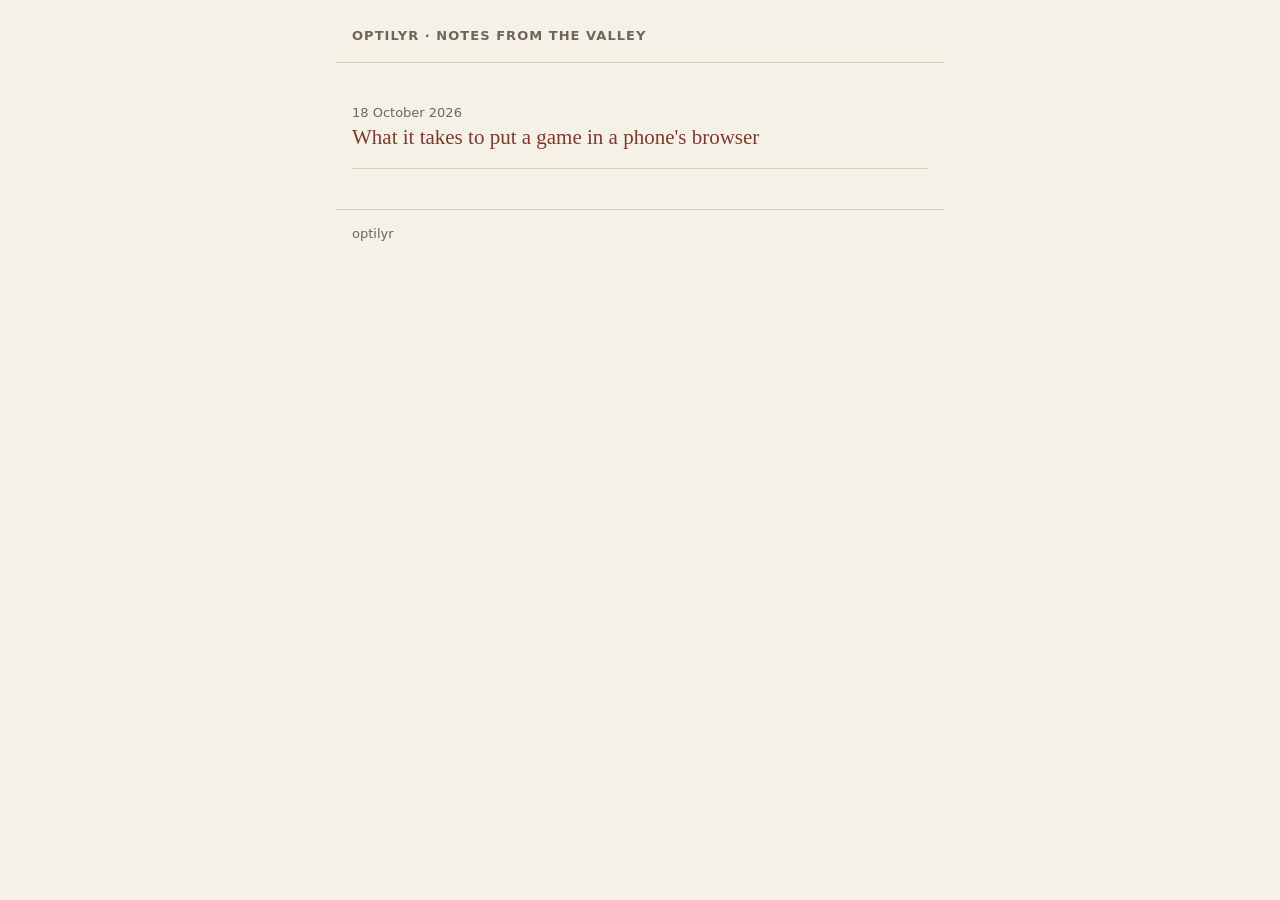
==== index.html @ f6047685 "The blog" ====
<!doctype html>
<html lang="en">
<head>
<meta charset="utf-8">
<meta name="viewport" content="width=device-width,initial-scale=1">
<title>Notes from the valley</title>
<meta name="description" content="Notes on making Transect, a walk through a valley in your browser.">
<link rel="stylesheet" href="style.css">
</head>
<body>
<header><a class="site" href="./">optilyr · notes from the valley</a></header>
<main>
<ul class="posts">
<li><p class="date">18 October 2026</p><a href="posts/what-it-takes-to-put-a-game-in-a-phones-browser.html">What it takes to put a game in a phone's browser</a></li>
</ul>
</main>
<footer>optilyr</footer>
</body>
</html>
---- style.css ----
:root{--bg:#f6f1e7;--ink:#2a2622;--muted:#6f655a;--rule:#d9cfbf;--accent:#7a3b2e}
@media (prefers-color-scheme:dark){:root{--bg:#1c1a17;--ink:#ece6da;--muted:#a89f92;--rule:#3a352e;--accent:#d9876f}}
*{box-sizing:border-box}
html{-webkit-text-size-adjust:100%}
body{margin:0;background:var(--bg);color:var(--ink);font:18px/1.65 Georgia,'Iowan Old Style','Times New Roman',serif}
header,main,footer{max-width:38rem;margin:0 auto;padding:0 16px}
header{padding-top:20px;padding-bottom:12px;border-bottom:1px solid var(--rule)}
.site{font:600 13px/1.2 system-ui,-apple-system,sans-serif;letter-spacing:.08em;text-transform:uppercase;color:var(--muted);text-decoration:none}
.date{font:13px system-ui,-apple-system,sans-serif;color:var(--muted);margin:28px 0 0}
h1{font-size:30px;line-height:1.2;margin:.2em 0 .5em}
h2{font-size:21px;line-height:1.3;margin:1.7em 0 .4em}
p{margin:0 0 1em}
.lede{font-size:20px}
a{color:var(--accent)}
.posts{list-style:none;padding:0;margin:28px 0}
.posts li{padding:14px 0;border-bottom:1px solid var(--rule)}
.posts a{font-size:21px;text-decoration:none}
.posts .date{margin:0}
footer{margin-top:40px;padding-top:16px;padding-bottom:32px;border-top:1px solid var(--rule);font:13px system-ui,-apple-system,sans-serif;color:var(--muted)}
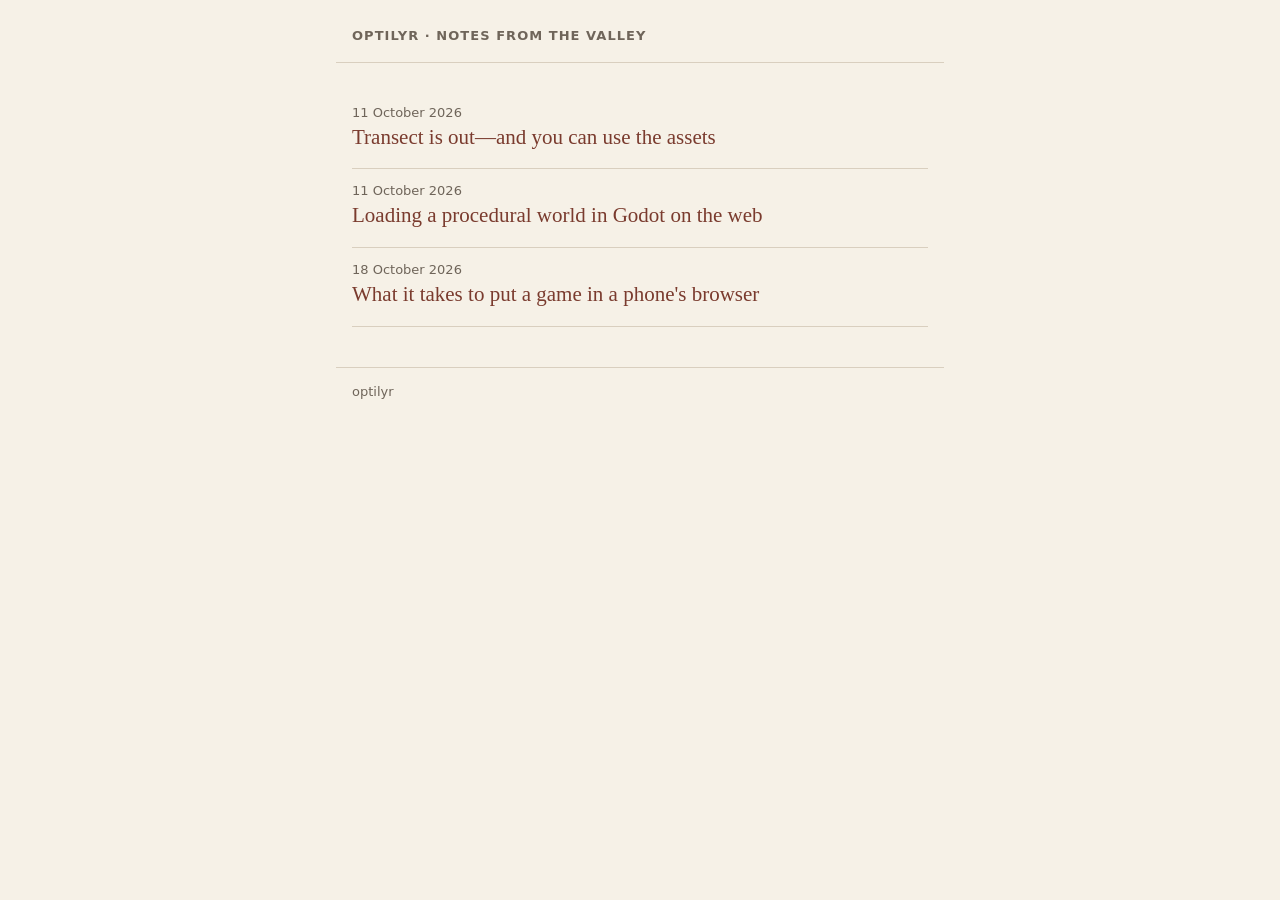
==== commit 337b53d2: "Publish Transect announcement and procedural loading posts" ====
--- a/index.html
+++ b/index.html
@@ -11,6 +11,8 @@
 <header><a class="site" href="./">optilyr · notes from the valley</a></header>
 <main>
 <ul class="posts">
+<li><p class="date">11 October 2026</p><a href="posts/transect-announcement.html">Transect is out—and you can use the assets</a></li>
+<li><p class="date">11 October 2026</p><a href="posts/loading-a-procedural-world.html">Loading a procedural world in Godot on the web</a></li>
 <li><p class="date">18 October 2026</p><a href="posts/what-it-takes-to-put-a-game-in-a-phones-browser.html">What it takes to put a game in a phone's browser</a></li>
 </ul>
 </main>
--- a/style.css
+++ b/style.css
@@ -17,3 +17,11 @@
 .posts a{font-size:21px;text-decoration:none}
 .posts .date{margin:0}
 footer{margin-top:40px;padding-top:16px;padding-bottom:32px;border-top:1px solid var(--rule);font:13px system-ui,-apple-system,sans-serif;color:var(--muted)}
+
+pre{overflow-x:auto;padding:12px;border:1px solid var(--rule);font-size:14px}
+.table-scroll{overflow-x:auto;margin:0 0 1em}
+table{width:100%;border-collapse:collapse;font-size:15px;line-height:1.4}
+caption{text-align:left;font-weight:bold;margin-bottom:.6em}
+th,td{text-align:left;vertical-align:top;padding:8px;border-bottom:1px solid var(--rule)}
+code{overflow-wrap:anywhere}
+pre code{overflow-wrap:normal}
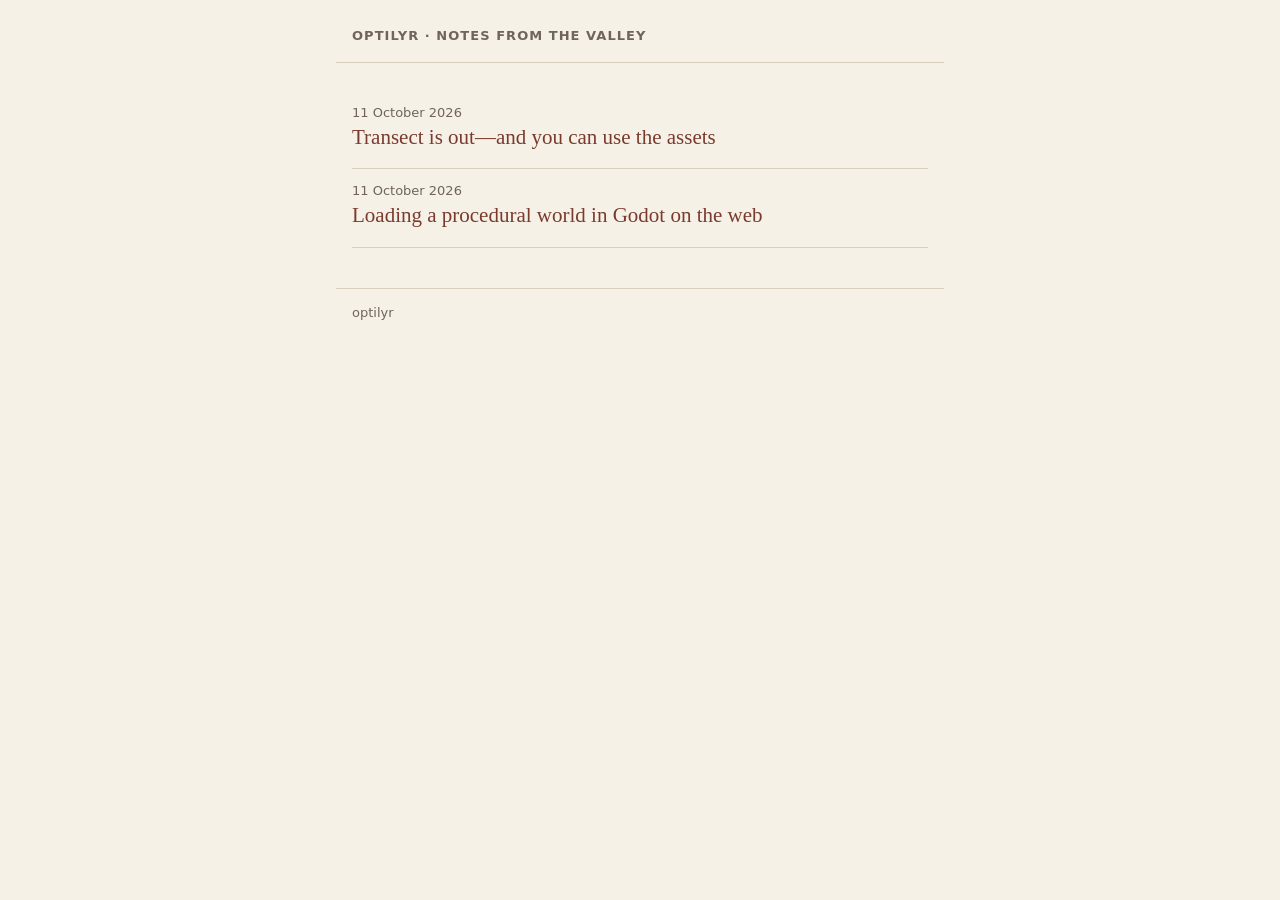
==== commit 4951e791: "Remove superseded browser-game post from homepage" ====
--- a/index.html
+++ b/index.html
@@ -13,7 +13,6 @@
 <ul class="posts">
 <li><p class="date">11 October 2026</p><a href="posts/transect-announcement.html">Transect is out—and you can use the assets</a></li>
 <li><p class="date">11 October 2026</p><a href="posts/loading-a-procedural-world.html">Loading a procedural world in Godot on the web</a></li>
-<li><p class="date">18 October 2026</p><a href="posts/what-it-takes-to-put-a-game-in-a-phones-browser.html">What it takes to put a game in a phone's browser</a></li>
 </ul>
 </main>
 <footer>optilyr</footer>
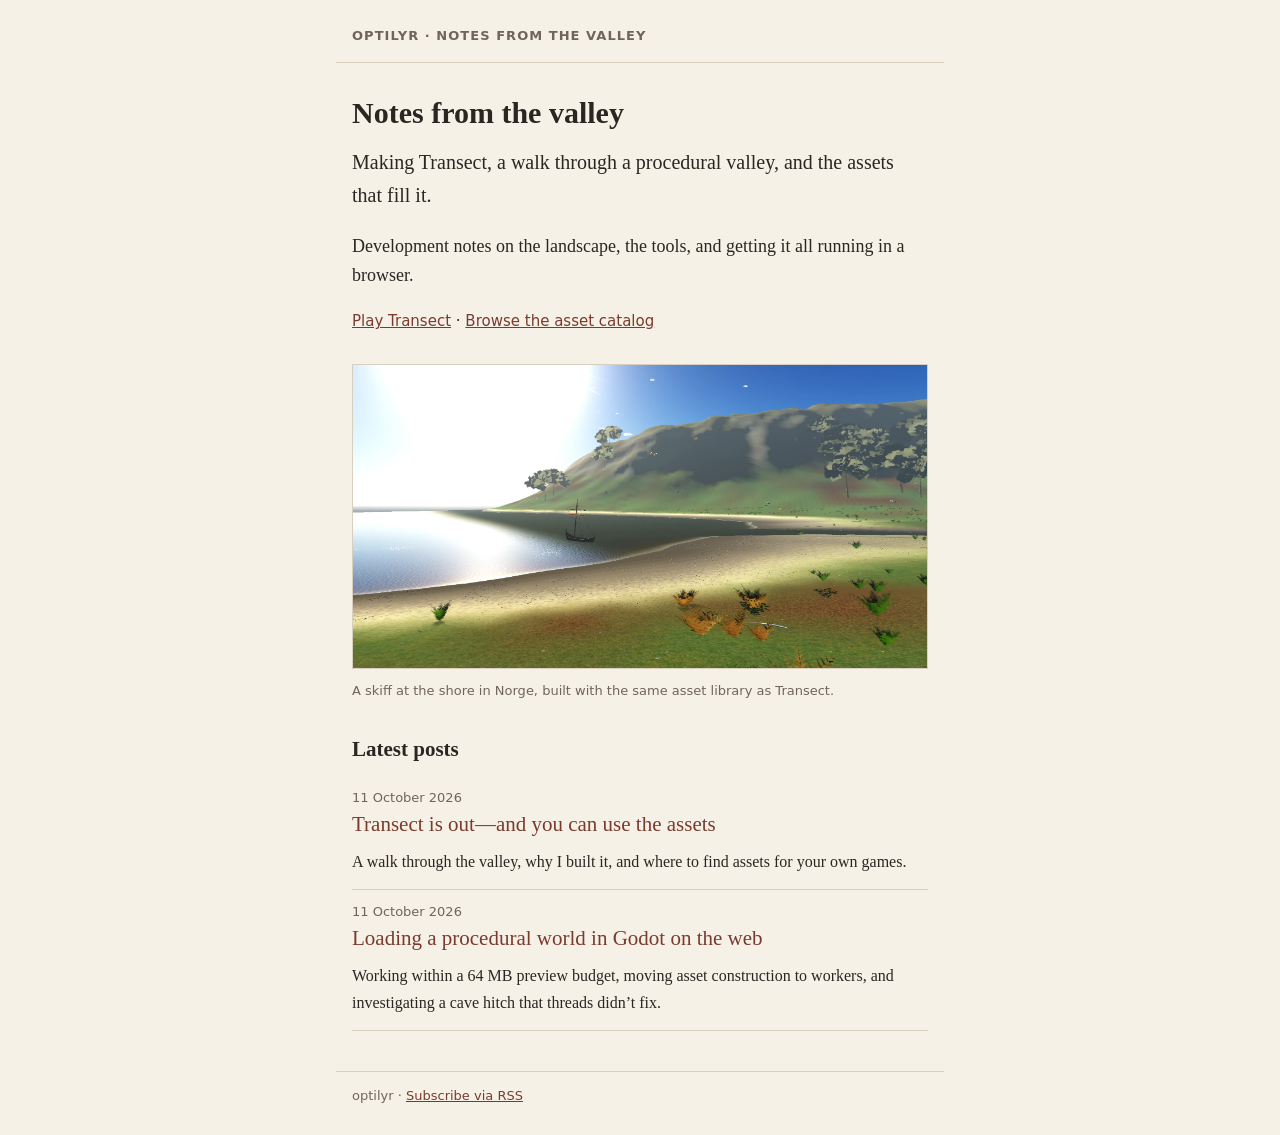
==== commit 6988e109: "Add illustrated articles, project introduction, and RSS feed" ====
--- a/index.html
+++ b/index.html
@@ -6,15 +6,33 @@
 <title>Notes from the valley</title>
 <meta name="description" content="Notes on making Transect, a walk through a valley in your browser.">
 <link rel="stylesheet" href="style.css">
+<link rel="canonical" href="https://fellandfjordstudios.github.io/blog/">
+<link rel="alternate" type="application/rss+xml" title="Notes from the valley" href="feed.xml">
+<meta property="og:site_name" content="Notes from the valley">
+<meta property="og:type" content="website">
+<meta property="og:title" content="Notes from the valley">
+<meta property="og:description" content="Notes on making Transect, a walk through a valley in your browser.">
+<meta property="og:url" content="https://fellandfjordstudios.github.io/blog/">
 </head>
 <body>
 <header><a class="site" href="./">optilyr · notes from the valley</a></header>
 <main>
+<section class="intro" aria-labelledby="intro-title">
+<h1 id="intro-title">Notes from the valley</h1>
+<p class="lede">Making Transect, a walk through a procedural valley, and the assets that fill it.</p>
+<p>Development notes on the landscape, the tools, and getting it all running in a browser.</p>
+<p class="project-links"><a href="https://fellandfjordstudios.github.io/transect-release/">Play Transect</a> · <a href="https://asset-explorer.pages.dev/">Browse the asset catalog</a></p>
+<figure class="scene shore-scene">
+<img src="images/norge-skiff-at-the-shore.webp" width="2000" height="1055" alt="A skiff floats beside a sandy shore in Norge, beneath a grassy hillside and a bright blue sky.">
+<figcaption>A skiff at the shore in Norge, built with the same asset library as Transect.</figcaption>
+</figure>
+</section>
+<h2>Latest posts</h2>
 <ul class="posts">
-<li><p class="date">11 October 2026</p><a href="posts/transect-announcement.html">Transect is out—and you can use the assets</a></li>
-<li><p class="date">11 October 2026</p><a href="posts/loading-a-procedural-world.html">Loading a procedural world in Godot on the web</a></li>
+<li><p class="date"><time datetime="2026-10-11">11 October 2026</time></p><h3><a href="posts/transect-announcement.html">Transect is out—and you can use the assets</a></h3><p>A walk through the valley, why I built it, and where to find assets for your own games.</p></li>
+<li><p class="date"><time datetime="2026-10-11">11 October 2026</time></p><h3><a href="posts/loading-a-procedural-world.html">Loading a procedural world in Godot on the web</a></h3><p>Working within a 64 MB preview budget, moving asset construction to workers, and investigating a cave hitch that threads didn’t fix.</p></li>
 </ul>
 </main>
-<footer>optilyr</footer>
+<footer>optilyr · <a href="feed.xml">Subscribe via RSS</a></footer>
 </body>
 </html>
--- a/style.css
+++ b/style.css
@@ -12,10 +12,16 @@
 p{margin:0 0 1em}
 .lede{font-size:20px}
 a{color:var(--accent)}
-.posts{list-style:none;padding:0;margin:28px 0}
+.intro{margin-top:32px}
+.project-links{font:15px/1.65 system-ui,-apple-system,sans-serif}
+.posts{list-style:none;padding:0;margin:12px 0 28px}
 .posts li{padding:14px 0;border-bottom:1px solid var(--rule)}
+.posts h3{font-size:21px;font-weight:normal;line-height:1.35;margin:.25em 0 .5em}
 .posts a{font-size:21px;text-decoration:none}
+.posts a:hover{text-decoration:underline}
+.posts li>p:last-child{font-size:16px;margin-bottom:0}
 .posts .date{margin:0}
+a:focus-visible{outline:2px solid var(--accent);outline-offset:4px}
 footer{margin-top:40px;padding-top:16px;padding-bottom:32px;border-top:1px solid var(--rule);font:13px system-ui,-apple-system,sans-serif;color:var(--muted)}
 
 pre{overflow-x:auto;padding:12px;border:1px solid var(--rule);font-size:14px}
@@ -25,3 +31,54 @@
 th,td{text-align:left;vertical-align:top;padding:8px;border-bottom:1px solid var(--rule)}
 code{overflow-wrap:anywhere}
 pre code{overflow-wrap:normal}
+
+/* Article figures use native HTML so labels remain selectable and wrap on phones. */
+figure{margin:30px 0}
+figcaption{font:13px/1.55 system-ui,-apple-system,sans-serif;color:var(--muted);margin-top:12px}
+.scene img{display:block;width:100%;height:auto;border:1px solid var(--rule)}
+.home-scene{margin-bottom:36px}
+.eyebrow{font:600 11px/1.5 system-ui,-apple-system,sans-serif;letter-spacing:.09em;text-transform:uppercase;color:var(--accent);margin:0 0 18px}
+.takeaways{border-left:3px solid var(--accent);padding:18px 20px;margin:28px 0;background:var(--panel)}
+.takeaways .eyebrow{margin-bottom:10px}
+.takeaways ul{padding-left:18px;margin:0;font-size:16px;line-height:1.55}
+.takeaways li+li{margin-top:9px}
+.article-nav{display:flex;flex-wrap:wrap;gap:8px 16px;border-top:1px solid var(--rule);border-bottom:1px solid var(--rule);padding:14px 0;font:13px/1.5 system-ui,-apple-system,sans-serif}
+.article-nav>span{color:var(--muted)}
+h2[id]{scroll-margin-top:20px}
+.diagram{border:1px solid var(--rule);padding:22px;background:var(--panel)}
+.flow{list-style:none;padding:0;margin:0;display:grid;grid-template-columns:repeat(3,minmax(0,1fr));gap:24px;font:13px/1.5 system-ui,-apple-system,sans-serif}
+.flow li{position:relative}
+.flow li+li:before{content:'→';position:absolute;left:-19px;top:30px;color:var(--accent)}
+.flow strong,.flow span{display:block}
+.flow strong{font-size:15px;line-height:1.35;margin:7px 0}
+.step-label{font-size:11px;color:var(--muted)}
+.budget-bar{display:flex;height:32px;border:1px solid var(--muted);gap:3px}
+.budget-runtime{width:56.25%;background:var(--accent)}
+.budget-other{width:25.625%;background:var(--secondary)}
+.budget-room{width:18.125%;background:var(--rule)}
+.budget-key{display:grid;grid-template-columns:repeat(3,minmax(0,1fr));gap:12px;padding:0;list-style:none;font:12px/1.5 system-ui,-apple-system,sans-serif;margin:16px 0 0}
+.budget-key strong,.budget-key li>span:last-child{display:block}
+.budget-key strong{font-size:17px;margin-top:5px}
+.swatch{display:block;width:18px;height:5px}
+.runtime{background:var(--accent)}
+.other{background:var(--secondary)}
+.room{background:var(--rule)}
+.chart-context{font:12px/1.5 system-ui,-apple-system,sans-serif;color:var(--muted);margin-top:-9px}
+.hitch-chart{font:13px/1.5 system-ui,-apple-system,sans-serif}
+.hitch-row{display:grid;grid-template-columns:1fr auto;gap:5px 12px;margin:16px 0}
+.bar-track{grid-column:1/-1;height:13px;background:var(--rule)}
+.bar-track span{display:block;height:100%;background:var(--accent)}
+.hitch-result{border-top:1px solid var(--rule);padding-top:14px;margin-top:20px}
+.hitch-result strong,.hitch-result span{display:block}
+.hitch-result span{margin-top:4px}
+:root{--panel:#f0eadf;--secondary:#80735f}
+@media(prefers-color-scheme:dark){:root{--panel:#24211c;--secondary:#b4aa91}}
+@media(max-width:480px){
+ .diagram{padding:18px}
+ .flow{grid-template-columns:1fr;gap:30px}
+ .flow li+li:before{content:'↓';left:0;top:-25px}
+ .budget-key{gap:8px}
+ .budget-key strong{font-size:15px}
+}
+
+.screenshot-grid{display:grid;grid-template-columns:repeat(2,minmax(0,1fr));gap:12px;align-items:start}
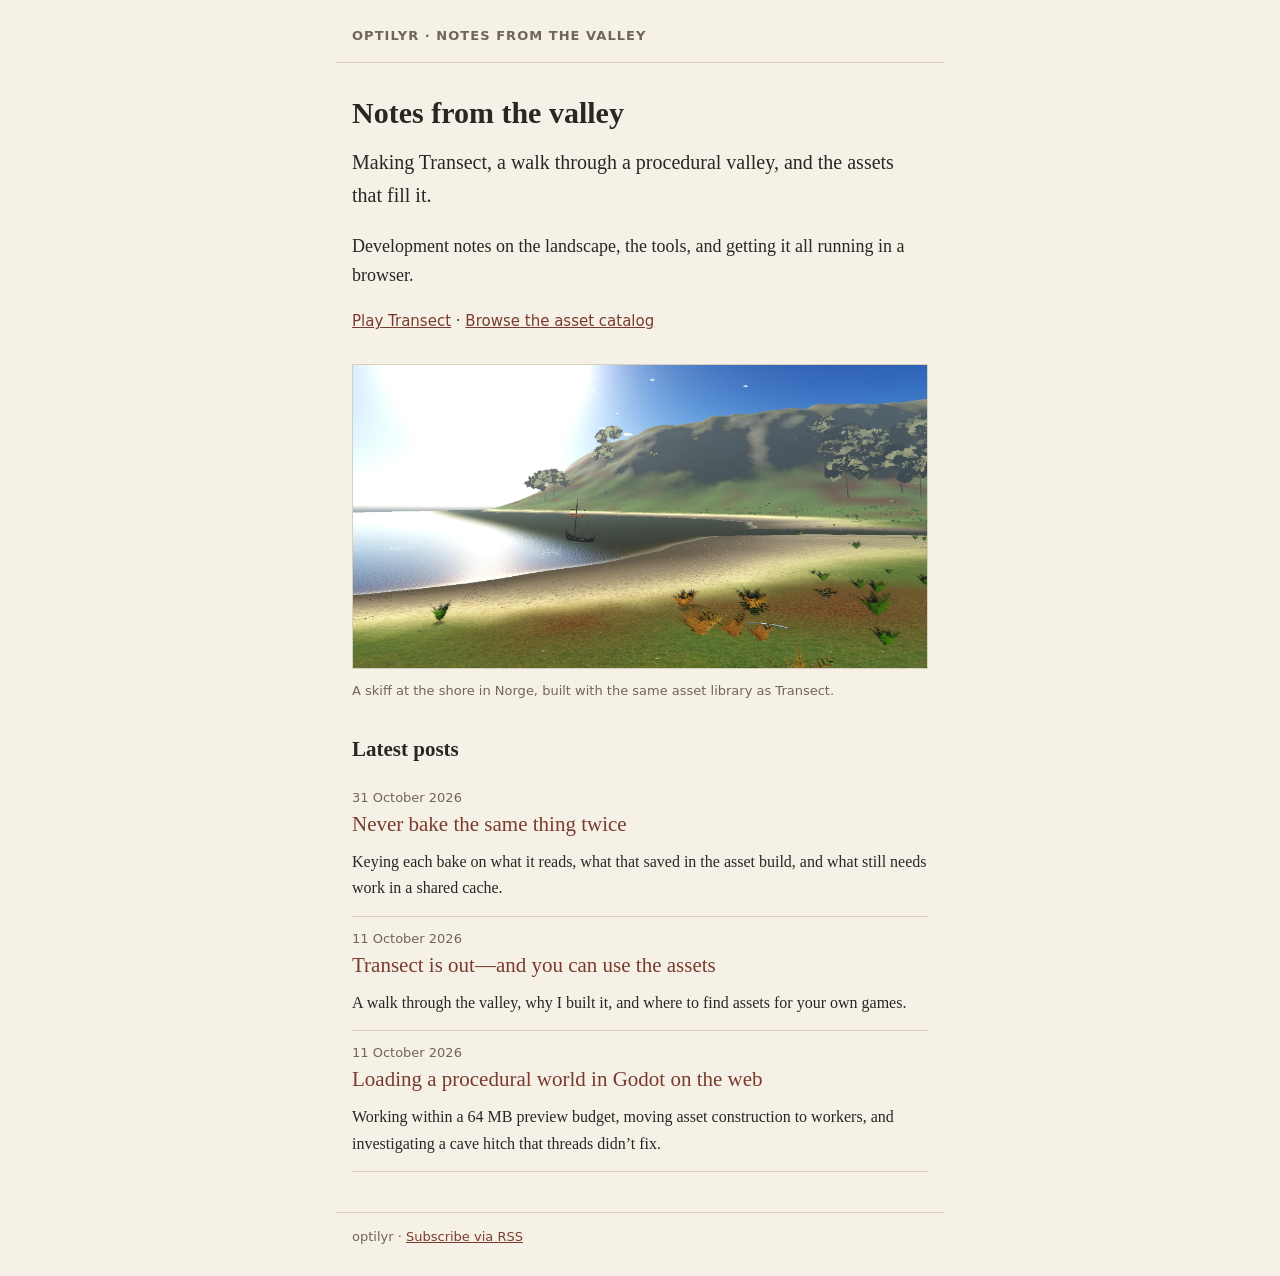
==== commit ff073102: "Add bake cache post to Notes from the valley" ====
--- a/index.html
+++ b/index.html
@@ -29,6 +29,7 @@
 </section>
 <h2>Latest posts</h2>
 <ul class="posts">
+<li><p class="date"><time datetime="2026-10-31">31 October 2026</time></p><h3><a href="posts/never-bake-the-same-thing-twice.html">Never bake the same thing twice</a></h3><p>Keying each bake on what it reads, what that saved in the asset build, and what still needs work in a shared cache.</p></li>
 <li><p class="date"><time datetime="2026-10-11">11 October 2026</time></p><h3><a href="posts/transect-announcement.html">Transect is out—and you can use the assets</a></h3><p>A walk through the valley, why I built it, and where to find assets for your own games.</p></li>
 <li><p class="date"><time datetime="2026-10-11">11 October 2026</time></p><h3><a href="posts/loading-a-procedural-world.html">Loading a procedural world in Godot on the web</a></h3><p>Working within a 64 MB preview budget, moving asset construction to workers, and investigating a cave hitch that threads didn’t fix.</p></li>
 </ul>
